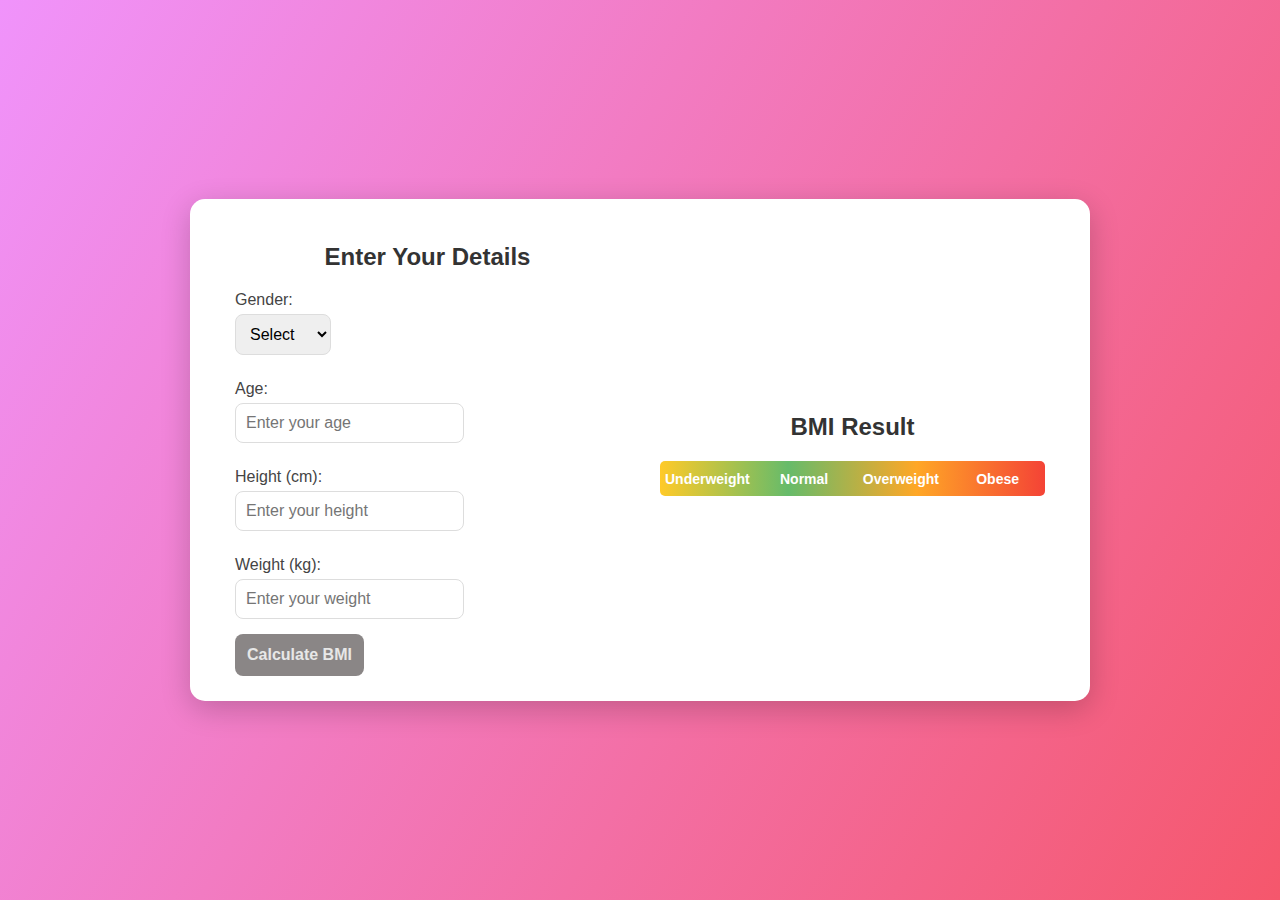
==== pwa-bmi-calculator.html @ deaa7f68 "pwa-bmi-calculator.html" ====
<!DOCTYPE html>
<html lang="en">
<head>
  <meta charset="UTF-8">
  <meta name="viewport" content="width=device-width, initial-scale=1.0">
  <title> PWA |BMI Calculator</title>
  <link rel="manifest" href="manifest.json">
  <link rel="stylesheet" href="./style/pwa.css">
  <meta name="theme-color" content="#ff6f61">
</head>
<body>
  <div class="bmi-container">
    <div class="input-section">
      <h2>Enter Your Details</h2>

      <div class="input-row">
        <div class="input-group">
          <label for="gender">Gender:</label>
          <select id="gender">
            <option value="">Select</option>
            <option value="male">Male</option>
            <option value="female">Female</option>
          </select>
        </div>

        <div class="input-group">
          <label for="age">Age:</label>
          <input type="number" id="age" placeholder="Enter your age" />
        </div>
      </div>

      <div class="input-row">
        <div class="input-group">
          <label for="height">Height (cm):</label>
          <input type="number" id="height" placeholder="Enter your height" />
        </div>

        <div class="input-group">
          <label for="weight">Weight (kg):</label>
          <input type="number" id="weight" placeholder="Enter your weight" />
        </div>
      </div>

      <button onclick="calculateBMI()">Calculate BMI</button>
    </div>

    <div class="output-section">
      <h2>BMI Result</h2>
      <div id="bmi-result">
        <div id="bmi-value"></div>
        <div id="bmi-range">
          <div class="range-segment underweight">Underweight</div>
          <div class="range-segment normal">Normal</div>
          <div class="range-segment overweight">Overweight</div>
          <div class="range-segment obese">Obese</div>
        </div>
        <div id="bmi-category"></div>
      </div>
    </div>
  </div>

  <script src="./js/normal.js"></script>
    <script>
    if ('serviceWorker' in navigator) {
      navigator.serviceWorker.register('service-worker.js').then(() => {
        console.log('Service Worker Registered');
      });
    }
  </script>
</body>
</html>
---- style/pwa.css ----
/* General page styling */
body {
    display: flex;
    justify-content: center;
    align-items: center;
    min-height: 100vh;
    background: linear-gradient(120deg, #f093fb, #f5576c);
    margin: 0;
    font-family: 'Roboto', sans-serif;
    color: #444;
  }
  
  /* Container for the BMI calculator */
  .bmi-container {
    display: flex;
    align-items: center;
    flex-direction: row;
    background-color: #fff;
    padding: 25px;
    border-radius: 15px;
    box-shadow: 0 8px 30px rgba(0, 0, 0, 0.2);
    width: 90%;
    max-width: 850px;
    transition: transform 0.4s ease-in-out, box-shadow 0.3s ease;
  }
  
  .bmi-container:hover {
    transform: translateY(-15px);
    box-shadow: 0 12px 40px rgba(0, 0, 0, 0.3);
  }
  
  /* Input and output sections */
  .input-section, .output-section {
    flex: 1;
    margin: 0 20px;
  }
  
  /* Responsive adjustments for smaller screens */
  @media (max-width: 768px) {
    .bmi-container {
      flex-direction: column;
      width: 75%;
    }
  
    .input-section, .output-section {
      margin: 10px 0;
    }
  }
  
  /* Headings */
  h2 {
    text-align: center;
    margin-bottom: 20px;
    font-weight: bold;
    color: #333;
  }
  
  /* Label styling */
  label {
    display: block;
    margin-top: 10px;
    font-size: 16px;
    font-weight: 500;
  }
  
  /* Input and select fields */
  input, select {
    width: auto;
    padding: 10px;
    margin-top: 5px;
    margin-bottom: 15px;
    border-radius: 8px;
    border: 1px solid #ddd;
    font-size: 16px;
    transition: border-color 0.3s;
  }
  
  input:focus, select:focus {
    border-color: #ff6f61;
  }
  
  /* Radio buttons styling */
  input[type="radio"] {
    margin-right: 10px;
  }
  
  input[type="radio"] + label {
    margin-right: 15px;
    font-size: 16px;
  }
  
  /* Button styling */
  button {
    width: auto;
    padding: 12px;
    background-color: #7e7a7ae8;
    color: rgb(231, 231, 231);
    border: none;
    border-radius: 8px;
    font-size: 16px;
    font-weight: bold;
    cursor: pointer;
    transition: background-color 0.3s ease, transform 0.2s ease;
  }
  
  button:hover {
    background-color: #38ca9ed3;
    transform: scale(1.05);
  }
  
  /* BMI result styling */
  .output-section {
    text-align: center;
  }
  
  .bmi-result {
    margin-top: 20px;
    animation: fadeIn 1.5s ease;
  }
  
  #bmi-value {
    font-size: 32px;
    font-weight: bold;
    color: #333;
    margin-bottom: 10px;
  }
  
  #bmi-category {
    margin-top: 10px;
    font-size: 20px;
    color: #555;
    font-weight: bold;
  }
  
  /* BMI range bar */
  #bmi-range {
    display: flex;
    margin: 10px auto;
    height: 35px;
    width: 100%;
    border-radius: 5px;
    overflow: hidden;
    background: linear-gradient(to right, #ffca28, #66bb6a, #ffa726, #f44336);
  }
  
  /* Each segment for BMI categories */
  .range-segment {
    flex: 1;
    display: flex;
    justify-content: center;
    align-items: center;
    color: white;
    font-size: 14px;
    font-weight: bold;
  }
  
  .range-segment:not(:last-child) {
    margin-right: 2px;
  }
  
  /* Animation for the result */
  @keyframes fadeIn {
    from {
      opacity: 0;
    }
    to {
      opacity: 1;
    }
  }
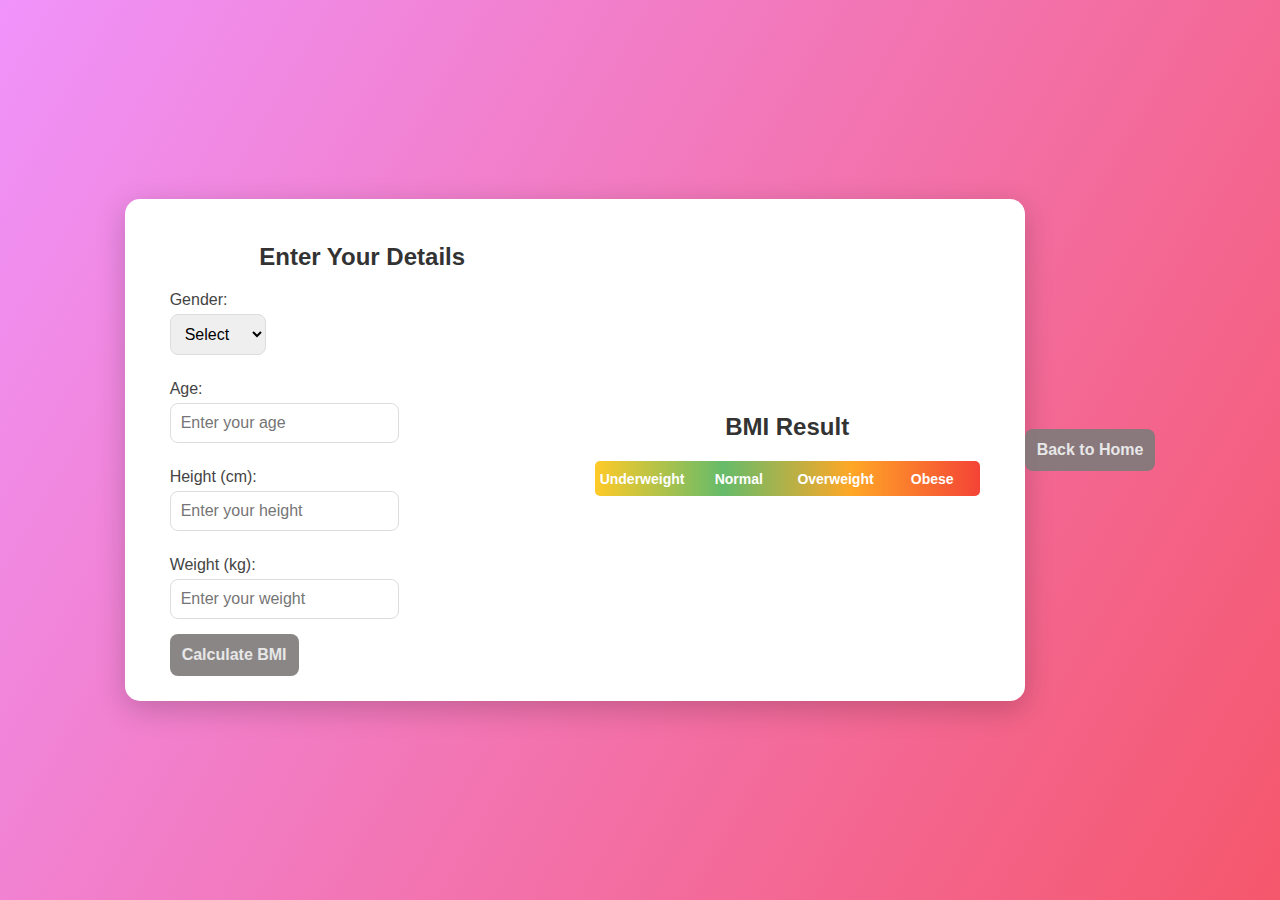
==== commit 94d95c30: "pwa-bmi-calculator.html" ====
--- a/pwa-bmi-calculator.html
+++ b/pwa-bmi-calculator.html
@@ -3,7 +3,7 @@
 <head>
   <meta charset="UTF-8">
   <meta name="viewport" content="width=device-width, initial-scale=1.0">
-  <title> PWA |BMI Calculator</title>
+  <title> PWA | BMI Calculator</title>
   <link rel="manifest" href="manifest.json">
   <link rel="stylesheet" href="./style/pwa.css">
   <meta name="theme-color" content="#ff6f61">
@@ -59,13 +59,25 @@
     </div>
   </div>
 
-  <script src="./js/normal.js"></script>
-    <script>
+  <!-- Back to Home Button -->
+  <div class="back-to-home">
+    <button onclick="location.href='index.html'">Back to Home</button>
+  </div>
+
+  <script src="./js/pwa.js"></script>
+  <script>
+    // Register service worker
     if ('serviceWorker' in navigator) {
-      navigator.serviceWorker.register('service-worker.js').then(() => {
-        console.log('Service Worker Registered');
+      window.addEventListener('load', () => {
+        navigator.serviceWorker.register('service-worker.js')
+        .then(registration => {
+          console.log('Service Worker registered with scope:', registration.scope);
+        }).catch(error => {
+          console.log('Service Worker registration failed:', error);
+        });
       });
     }
   </script>
+  
 </body>
 </html>
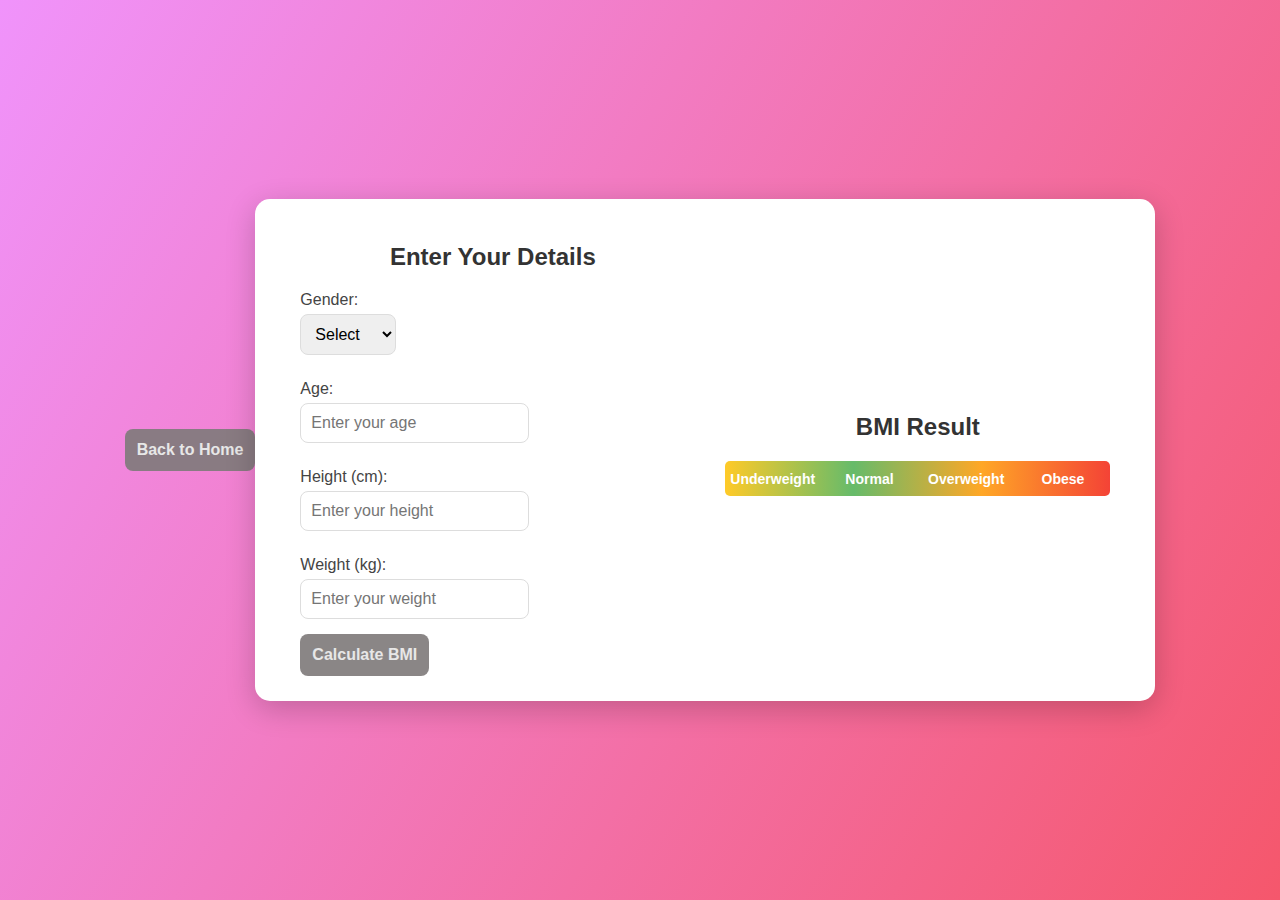
==== commit a76ac68a: "pwa-bmi-calculator.html" ====
--- a/pwa-bmi-calculator.html
+++ b/pwa-bmi-calculator.html
@@ -9,6 +9,12 @@
   <meta name="theme-color" content="#ff6f61">
 </head>
 <body>
+  
+  <!-- Header Section with Back to Home Button -->
+  <header class="header">
+    <button class="back-to-home-btn" onclick="location.href='index.html'">Back to Home</button>
+  </header>
+
   <div class="bmi-container">
     <div class="input-section">
       <h2>Enter Your Details</h2>
@@ -59,11 +65,6 @@
     </div>
   </div>
 
-  <!-- Back to Home Button -->
-  <div class="back-to-home">
-    <button onclick="location.href='index.html'">Back to Home</button>
-  </div>
-
   <script src="./js/pwa.js"></script>
   <script>
     // Register service worker
--- a/style/pwa.css
+++ b/style/pwa.css
@@ -157,6 +157,7 @@
   .range-segment:not(:last-child) {
     margin-right: 2px;
   }
+
   
   /* Animation for the result */
   @keyframes fadeIn {
@@ -167,4 +168,4 @@
       opacity: 1;
     }
   }
-  +  
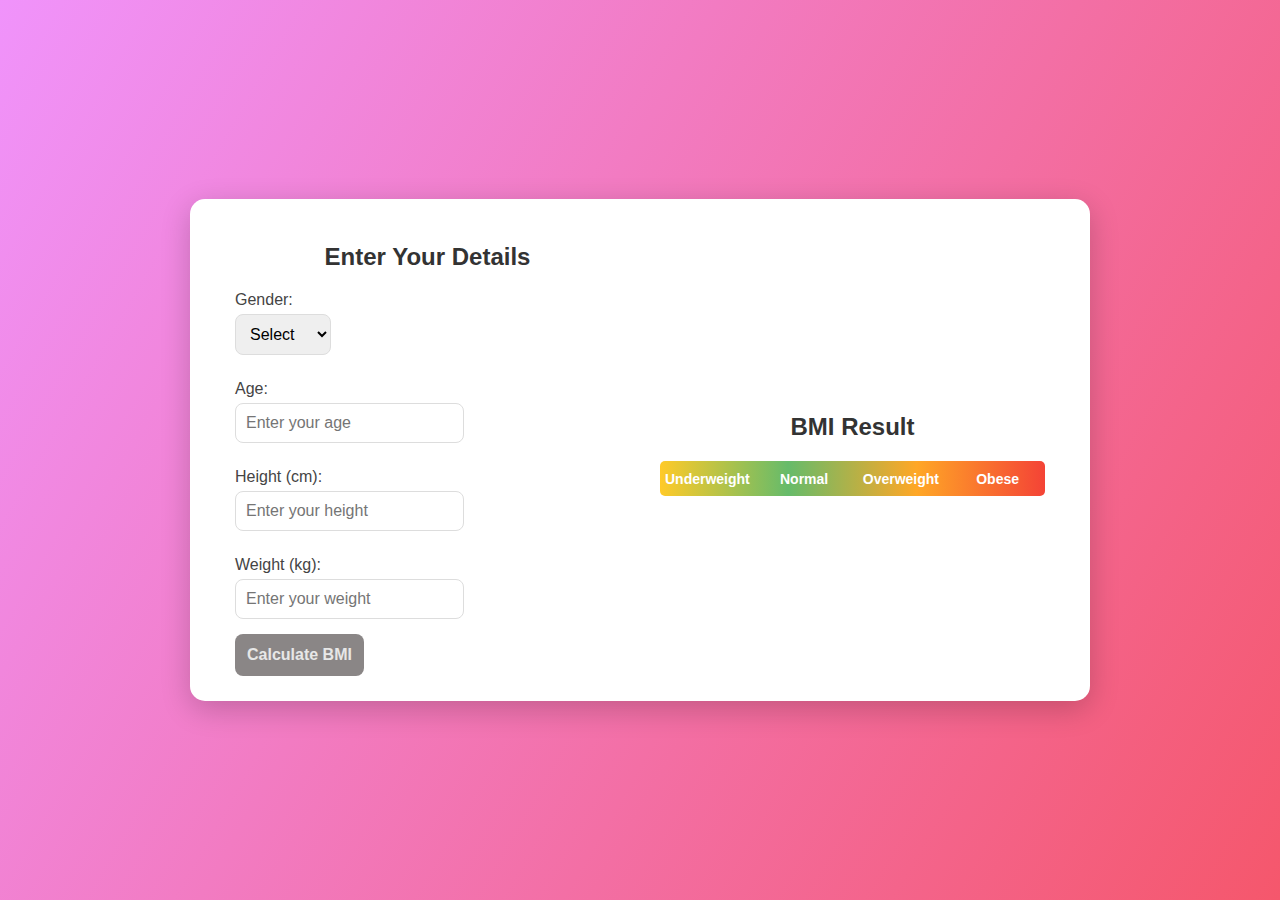
==== commit 2a628bf6: "pwa-bmi-calculator.html" ====
--- a/pwa-bmi-calculator.html
+++ b/pwa-bmi-calculator.html
@@ -9,12 +9,6 @@
   <meta name="theme-color" content="#ff6f61">
 </head>
 <body>
-  
-  <!-- Header Section with Back to Home Button -->
-  <header class="header">
-    <button class="back-to-home-btn" onclick="location.href='index.html'">Back to Home</button>
-  </header>
-
   <div class="bmi-container">
     <div class="input-section">
       <h2>Enter Your Details</h2>
